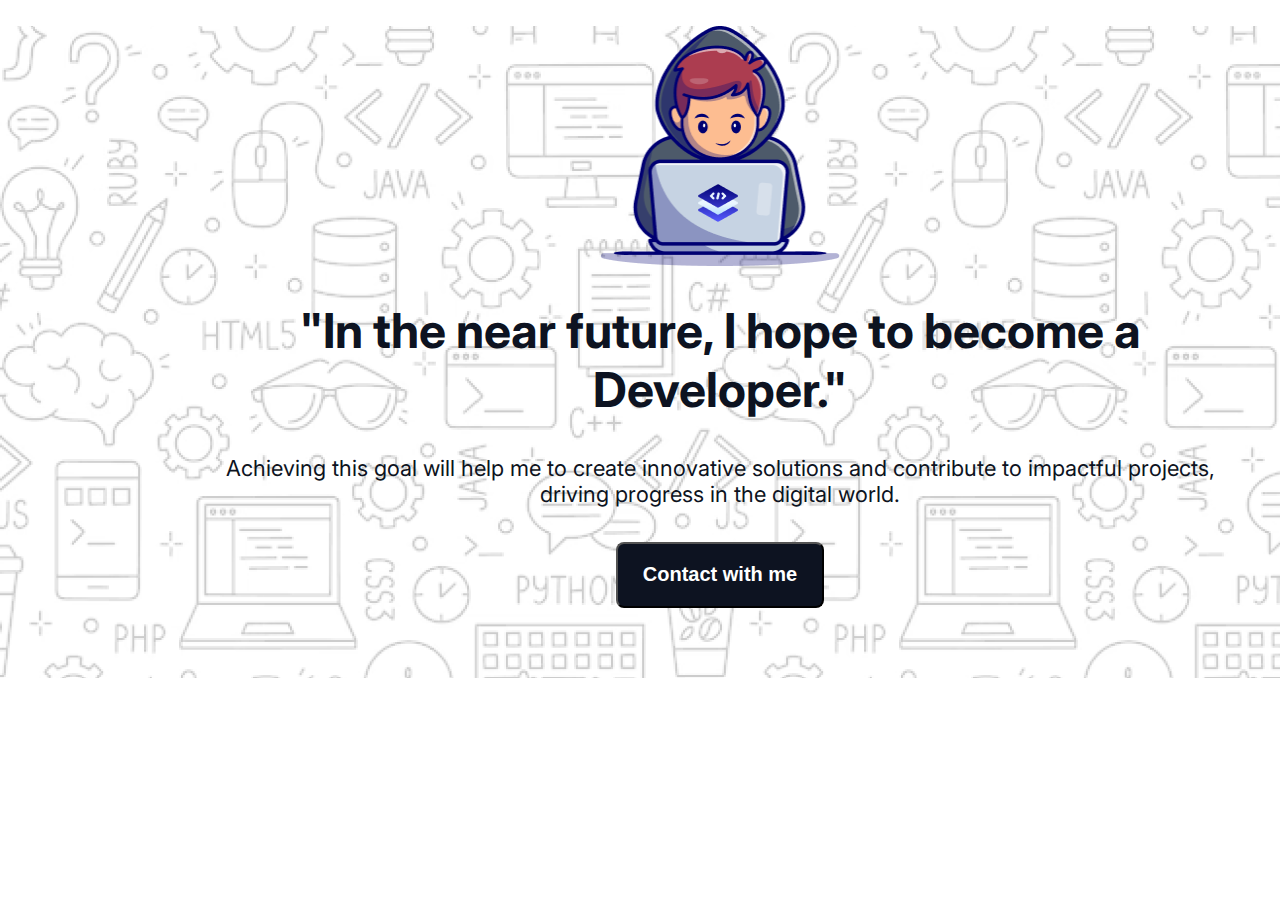
==== assignment1.html @ 62e416ad "banner section done" ====
<!DOCTYPE html>
<html lang="en">
<head>
    <meta charset="UTF-8">
    <meta name="viewport" content="width=device-width, initial-scale=1.0">
    <title>Programing hero assignment 1</title>
 
    <link rel="stylesheet" href="assignment1.css">
</head>
<body>
    <!-- banner section starts here -->
    <header class="banner">
        <div class="banner-content">
            <div class="banner-content-img">
                <img src="./assets/Group.png" alt="">
            </div>
            <h2>"In the near future, I hope to become a Developer."</h2>
            <p>Achieving this goal will help me to create innovative solutions and contribute to impactful projects, driving progress in the digital world.</p>
            <button class="btn">Contact with me</button>
        </div>
    </header>
    <!-- banner section end here -->
    <main>

    </main>
    <footer>
        
    </footer>
    
</body>
</html>
---- assignment1.css ----
@import url('https://fonts.googleapis.com/css2?family=Azeret+Mono:ital,wght@0,100..900;1,100..900&family=Inter:wght@100..900&family=Merriweather:ital,wght@0,300;0,400;0,700;0,900;1,300;1,400;1,700;1,900&family=Open+Sans:ital,wght@0,300..800;1,300..800&family=Space+Grotesk:wght@300..700&display=swap');
body{
    font-family: "Inter", sans-serif;
}
*
{
    box-sizing: border-box;
    margin: 0;
    padding: 0;
}
/* Banner section style starts here */
.banner
{
    width: 1440px;
    height: 652px;
    background-image: url(assets/Hero-bg.png);
    margin: 0 auto;
    background-position: center;
    background-repeat: no-repeat;
    background-size: cover;
}
.banner-content
{   width: 998px;
    height: 582px;
    margin:0 auto;
    margin-top: 26px;
    display: flex;
    flex-direction: column;
    justify-content:space-between;
    align-items: center;
}
.banner-content-img
{
    width: 240.28px;
    height: 240px;
}
.banner-content-img img
{
    height: 100%;
    width: 100%;
}
.banner-content h2
{   color: rgb(13, 19, 33);
    font-size: 48px;
    font-weight: 700;
    text-align: center;
  
 }
 .banner-content p
 {  color: rgb(13, 19, 33);
    font-size: 22px;
    font-weight: 400;
    text-align: center;
}
.btn
{
    width: 208px;
    height: 66px;
    color: rgb(255, 255, 255);
    font-size: 20px;
    font-weight: 600;
    border-radius: 8px;
    background: rgb(13, 19, 33);
    


}
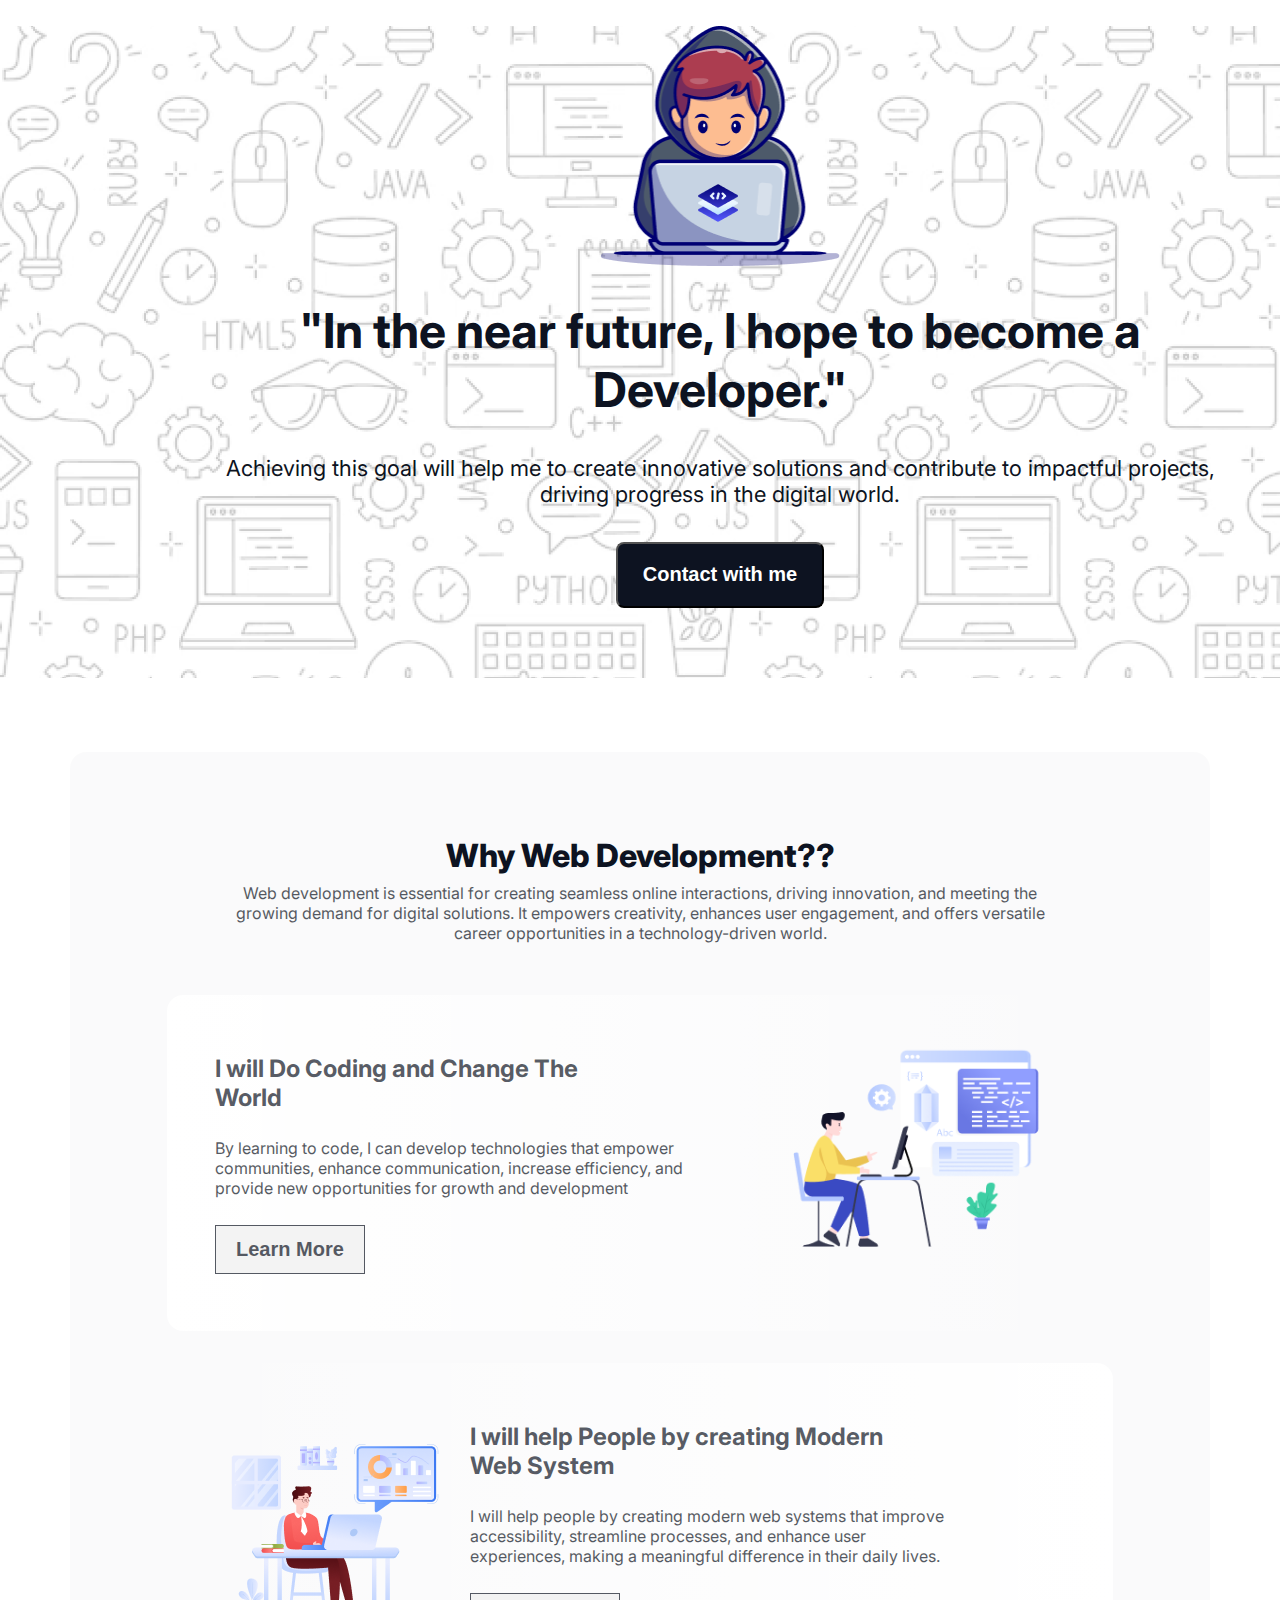
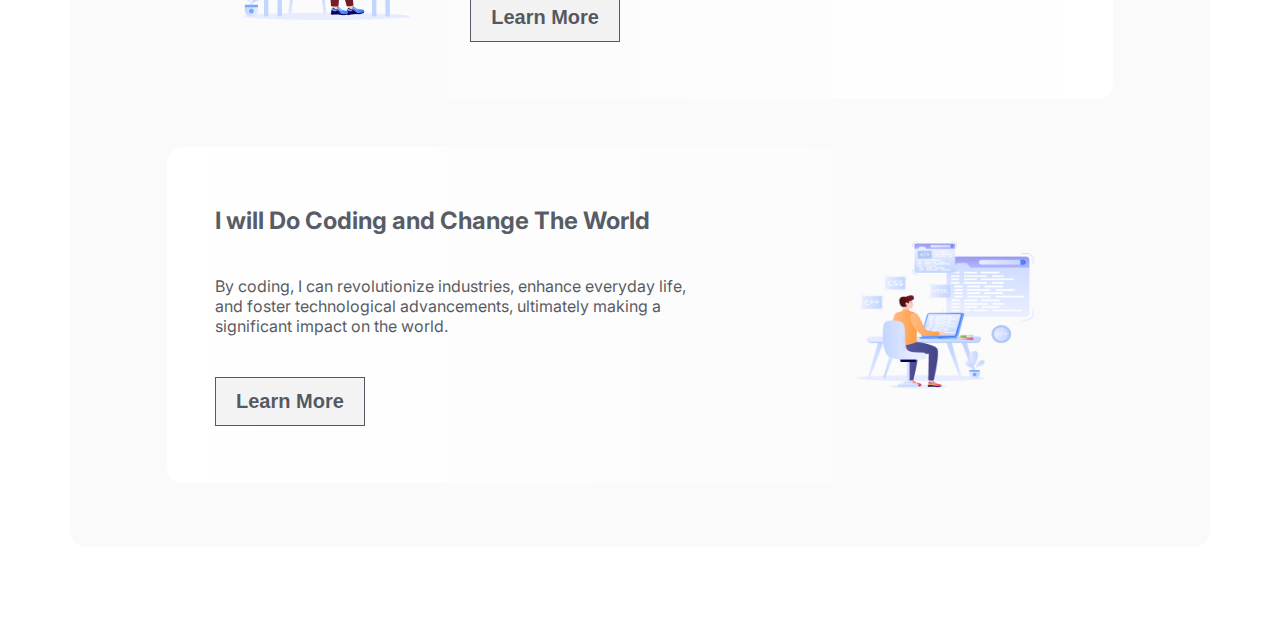
==== commit a959df84: "Why web development section done" ====
--- a/assignment1.html
+++ b/assignment1.html
@@ -19,9 +19,52 @@
             <button class="btn">Contact with me</button>
         </div>
     </header>
-    <!-- banner section end here -->
+   
     <main>
+        <!-- banner section end here -->
+        <section class="why-web-dev">
+            <div class="why-web-dev-content">
+                <div class="why-web-dev-content-one">
+                    <h3>Why Web Development??</h3>
+                    <p>Web development is essential for creating seamless online interactions, driving innovation, and meeting the growing demand for digital solutions. It empowers creativity, enhances user engagement, and offers versatile career opportunities in a technology-driven world.</p>
+                </div>
 
+                
+                <div class="why-web-dev-content-two">
+                    <div class="why-web-dev-content-text">
+                        <h5 class="why-web-dev-content-heading">I will Do Coding and Change The<br> World</h5>
+                        <p class="why-web-dev-content-para">
+                            By learning to code, I can develop technologies that empower communities, enhance communication, increase efficiency, and provide new opportunities for growth and development</p>
+                        <a href=""><button class="why-web-dev-content-btn">Learn More</button></a>
+                    </div>
+                    <div class="why-web-dev-content-two-image-container">
+                        <img src="./assets/Layer_1.png" alt="">
+                    </div>
+                </div>
+
+
+                <div class="why-web-dev-content-three"> 
+                    <div class="why-web-dev-content-three-image-container">
+                        <img src="./assets/Group3.png" alt="">
+                    </div>
+                    <div class="why-web-dev-content-text">
+                       <h5 class="why-web-dev-content-heading">I will help People by creating Modern<br> Web System</h5>
+                       <p class="why-web-dev-content-para">I will help people by creating modern web systems that improve accessibility, streamline processes, and enhance user experiences, making a meaningful difference in their daily lives.</p>
+                       <a href=""><button class="why-web-dev-content-btn">Learn More</button></a>
+                    </div>
+                </div>
+                <div class="why-web-dev-content-four">  
+                    <div class="why-web-dev-content-text">
+                       <h5 class="why-web-dev-content-heading">I will Do Coding and Change The World</h5>
+                       <p class="why-web-dev-content-para">By coding, I can revolutionize industries, enhance everyday life, and foster technological advancements, ultimately making a significant impact on the world.</p>
+                       <a href=""><button class="why-web-dev-content-btn">Learn More</button></a>
+                    </div>
+                    <div class="why-web-dev-content-four-image-container">
+                    <img src="./assets/Group4.png" alt="">
+                    </div>
+                </div>
+            </div>
+        </section>
     </main>
     <footer>
         
--- a/assignment1.css
+++ b/assignment1.css
@@ -1,6 +1,7 @@
 @import url('https://fonts.googleapis.com/css2?family=Azeret+Mono:ital,wght@0,100..900;1,100..900&family=Inter:wght@100..900&family=Merriweather:ital,wght@0,300;0,400;0,700;0,900;1,300;1,400;1,700;1,900&family=Open+Sans:ital,wght@0,300..800;1,300..800&family=Space+Grotesk:wght@300..700&display=swap');
 body{
     font-family: "Inter", sans-serif;
+
 }
 *
 {
@@ -28,6 +29,7 @@
     flex-direction: column;
     justify-content:space-between;
     align-items: center;
+    text-align: center;
 }
 .banner-content-img
 {
@@ -43,14 +45,14 @@
 {   color: rgb(13, 19, 33);
     font-size: 48px;
     font-weight: 700;
-    text-align: center;
+    
   
  }
  .banner-content p
  {  color: rgb(13, 19, 33);
     font-size: 22px;
     font-weight: 400;
-    text-align: center;
+ 
 }
 .btn
 {
@@ -64,4 +66,148 @@
     
 
 
+}
+
+/* why web development section style starts here */
+.why-web-dev
+{   width: 1140px;
+    height: 1395px;
+    margin: 0 auto;
+    margin-top: 74px;
+    margin-bottom: 88px;
+    padding: 80px 97px 80px 97px;
+    border-radius: 16px;
+    background: rgba(13, 19, 33, 0.02);;
+}
+.why-web-dev-content
+{
+    width: 946px;
+    height: 1235px;
+}
+.why-web-dev-content-one
+{   width: 852px;
+    height: 115px;
+    margin: 0 auto;
+    display: flex;
+    flex-direction: column;
+    justify-content: space-around;
+    align-items: center;
+    text-align: center;
+}
+.why-web-dev-content-one h3
+{   color: rgb(13, 19, 33);
+    font-size: 32px;
+    font-weight: 800;
+}
+.why-web-dev-content-one p
+{   color: rgb(13, 19, 33);
+    font-size: 16px;
+    font-weight: 400;
+    opacity: 0.7;
+
+    }
+.why-web-dev-content-two
+{   width: 946px;
+    height: 336px;
+    margin: 0 auto;
+    margin-top: 48px;
+    padding: 48px;
+    border-radius: 16px;
+    background: linear-gradient(90.00deg, rgb(255, 255, 255),rgba(255, 255, 255, 0) 100%);
+    display: flex;
+    flex-direction:row ;
+    justify-content: space-between;
+}
+.why-web-dev-content-text
+{
+    width: 477px;
+    height: 220px;
+    margin-top: 10.5px;
+    display: flex;
+    flex-direction: column;
+    justify-content: space-between;
+    align-items: start;
+}
+
+.why-web-dev-content-heading
+{   color: rgba(13, 19, 33, 0.7);
+    font-size: 24px;
+    font-weight: 700;}
+.why-web-dev-content-para
+{
+    color: rgb(13, 19, 33);
+    font-size: 16px;
+    font-weight: 400;
+    opacity: 0.7;
+
+}
+.why-web-dev-content-btn
+{
+    color: rgb(13, 19, 33);
+    font-size: 20px;
+    font-weight: 600;
+    line-height: 23px;
+    letter-spacing: 0%;
+    text-align: center;
+    padding: 12px 20px 12px 20px;
+    border: 1px solid rgb(13, 19, 33);
+    opacity: 0.7;
+}
+.why-web-dev-content-two-image-container
+{
+    width: 259.56px;
+    height: 217.01px;
+
+    margin-top:  3.77px;
+    margin-right: 13.66px;
+}
+.why-web-dev-content-two-image-container img
+{
+    width: 100%;
+    height: 100%;
+}
+.why-web-dev-content-three
+{
+    width: 946px;
+    height: 336px;
+    margin: 0 auto;
+    margin-top: 32px;
+    padding: 48px;
+    border-radius: 16px;
+    background: linear-gradient(270.00deg, rgb(255, 255, 255),rgba(255, 255, 255, 0) 100%);
+    display: flex;
+    gap: 32px;
+}
+
+.why-web-dev-content-three-image-container
+{
+    width: 223.2px;
+    height: 208.85px;
+    margin-bottom: 31.5px;
+
+}
+
+.why-web-dev-content-four
+{   width: 946px;
+    height: 336px;
+    margin: 0 auto;
+    margin-top: 48px;
+    padding: 48px;
+    border-radius: 16px;
+    background: linear-gradient(90.00deg, rgb(255, 255, 255),rgba(255, 255, 255, 0) 100%);
+    display: flex;
+    flex-direction:row ;
+    justify-content: space-between;
+}
+.why-web-dev-content-four-image-container
+{
+    width: 206.4px;
+    height: 187.32px;
+    margin-top: 26.35px;
+    margin-right: 16.8px;  
+}
+.why-web-dev-content-four-image-container img
+{
+    width: 100%;
+    height: 100%;
 }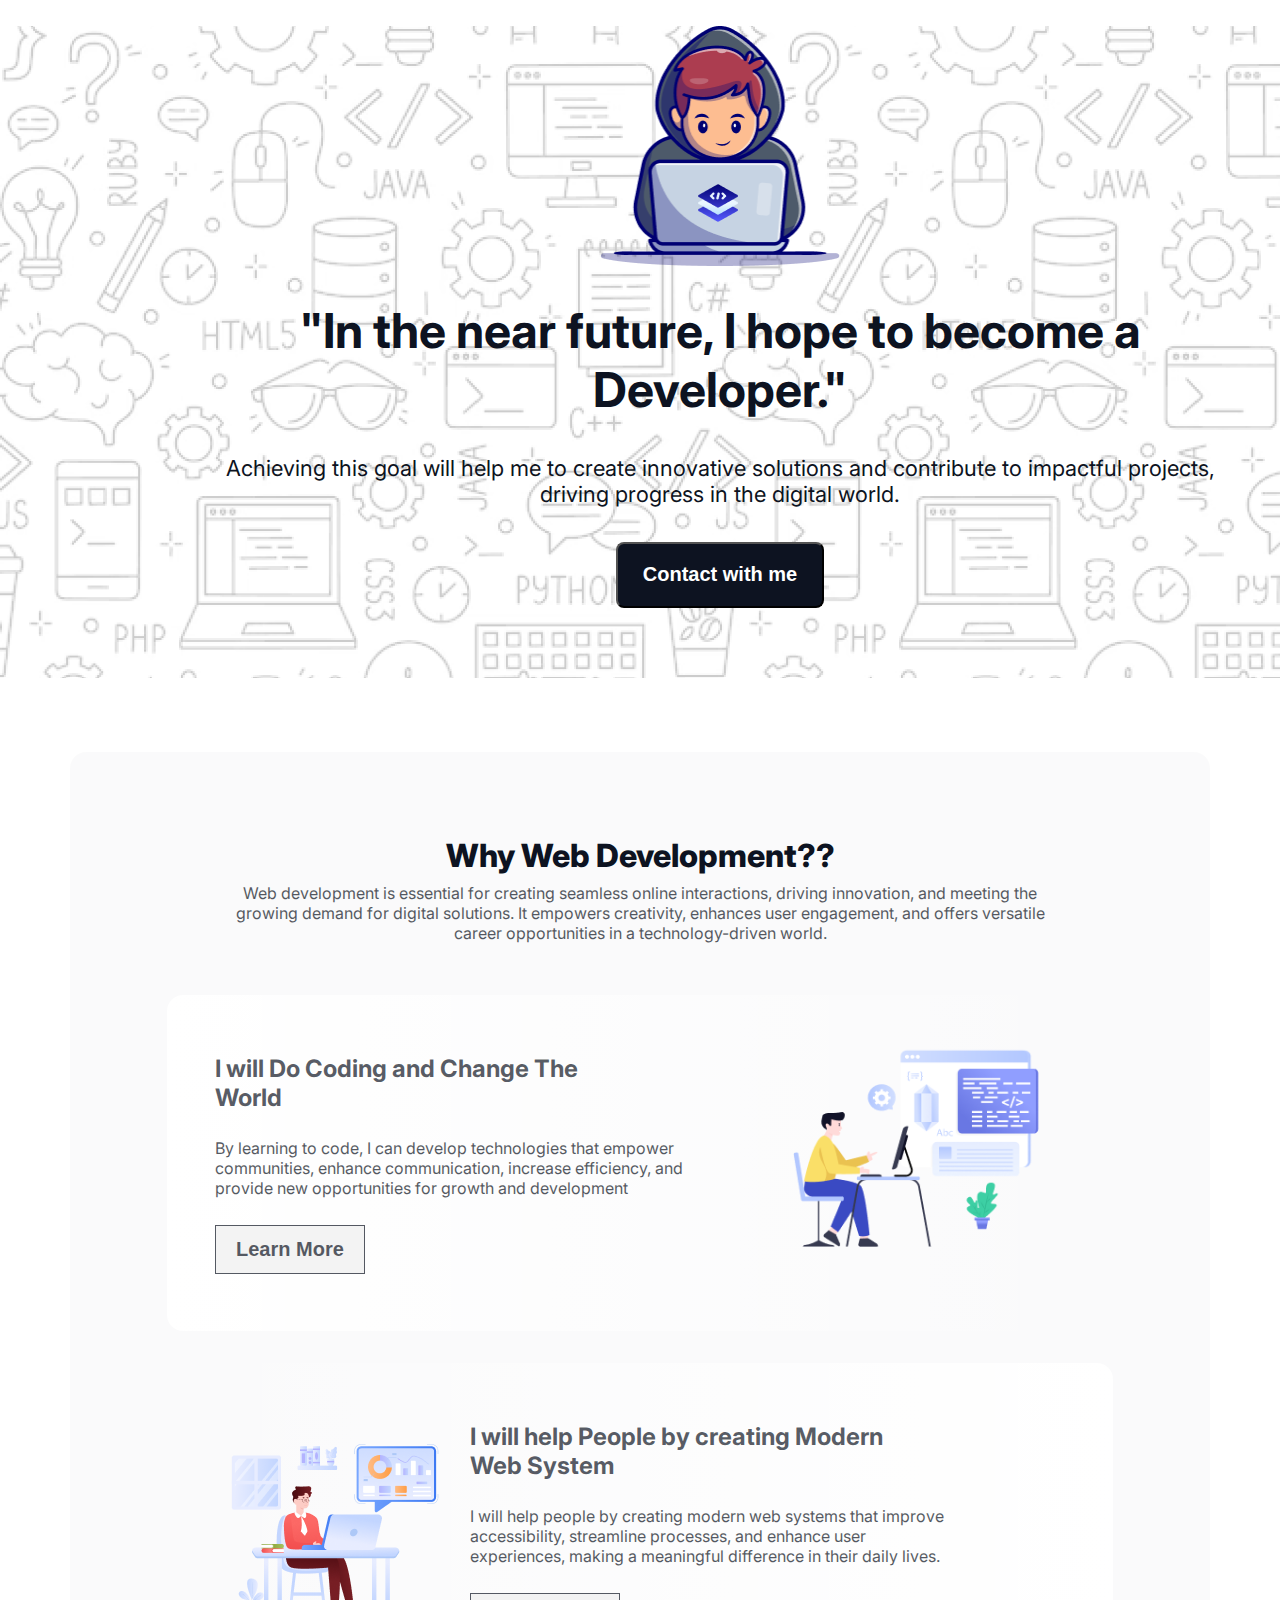
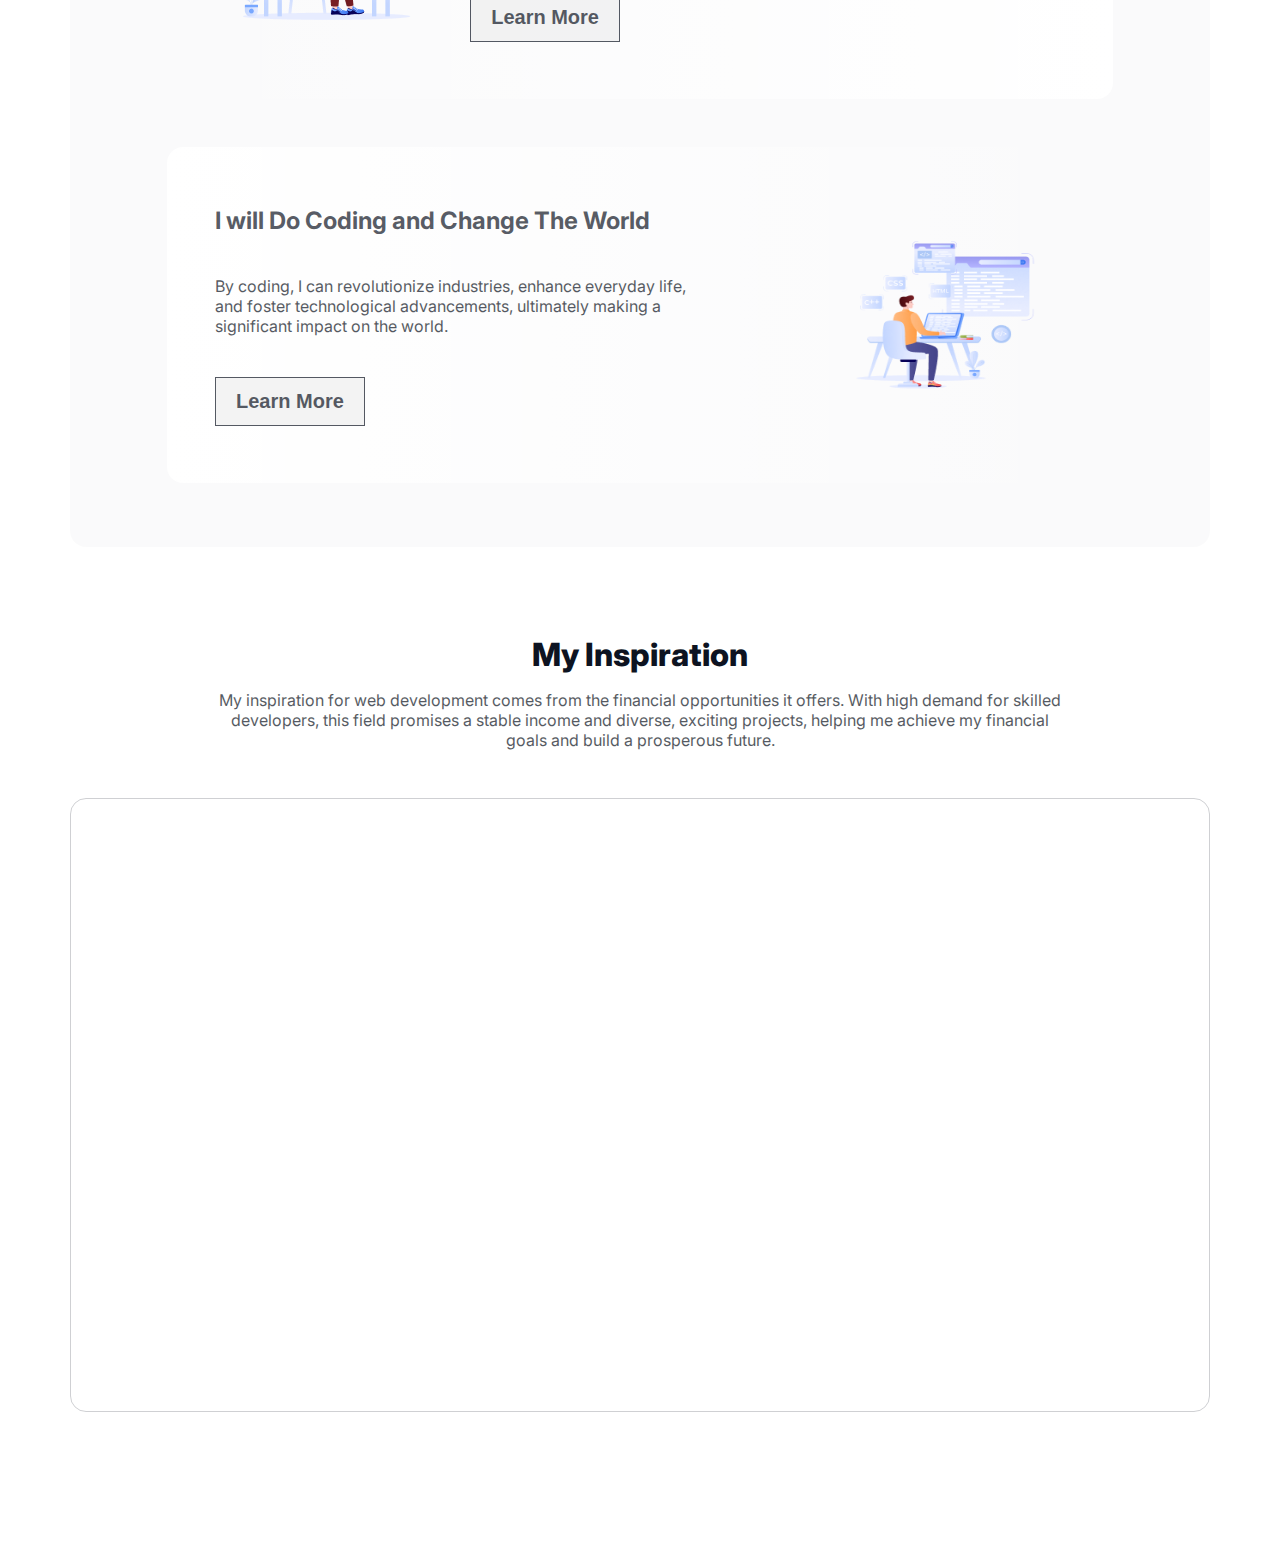
==== commit a2db15ba: "Inspiration section done" ====
--- a/assignment1.html
+++ b/assignment1.html
@@ -22,6 +22,8 @@
    
     <main>
         <!-- banner section end here -->
+
+         <!-- why web development section starts here  -->
         <section class="why-web-dev">
             <div class="why-web-dev-content">
                 <div class="why-web-dev-content-one">
@@ -35,7 +37,7 @@
                         <h5 class="why-web-dev-content-heading">I will Do Coding and Change The<br> World</h5>
                         <p class="why-web-dev-content-para">
                             By learning to code, I can develop technologies that empower communities, enhance communication, increase efficiency, and provide new opportunities for growth and development</p>
-                        <a href=""><button class="why-web-dev-content-btn">Learn More</button></a>
+                        <a href="./assets/forclick.html"><button class="why-web-dev-content-btn">Learn More</button></a>
                     </div>
                     <div class="why-web-dev-content-two-image-container">
                         <img src="./assets/Layer_1.png" alt="">
@@ -50,14 +52,14 @@
                     <div class="why-web-dev-content-text">
                        <h5 class="why-web-dev-content-heading">I will help People by creating Modern<br> Web System</h5>
                        <p class="why-web-dev-content-para">I will help people by creating modern web systems that improve accessibility, streamline processes, and enhance user experiences, making a meaningful difference in their daily lives.</p>
-                       <a href=""><button class="why-web-dev-content-btn">Learn More</button></a>
+                       <a href="./assets/forclick.html"><button class="why-web-dev-content-btn">Learn More</button></a>
                     </div>
                 </div>
                 <div class="why-web-dev-content-four">  
                     <div class="why-web-dev-content-text">
                        <h5 class="why-web-dev-content-heading">I will Do Coding and Change The World</h5>
                        <p class="why-web-dev-content-para">By coding, I can revolutionize industries, enhance everyday life, and foster technological advancements, ultimately making a significant impact on the world.</p>
-                       <a href=""><button class="why-web-dev-content-btn">Learn More</button></a>
+                       <a href="./assets/forclick.html"><button class="why-web-dev-content-btn">Learn More</button></a>
                     </div>
                     <div class="why-web-dev-content-four-image-container">
                     <img src="./assets/Group4.png" alt="">
@@ -65,6 +67,23 @@
                 </div>
             </div>
         </section>
+        <!-- why web development section ends here -->
+
+
+        <!-- Inspiration section starts here -->
+         <section class="inspiration">
+            <div class="inspiration-text">
+                <h3>My Inspiration</h3>
+                <p>My inspiration for web development comes from the financial opportunities it offers. With high demand for skilled developers, this field promises a stable income and diverse, exciting projects, helping me achieve my financial goals and build a prosperous future.</p>
+            </div>
+            <div class="inspiration-video">
+                <div class="inspiration-video-container">
+                    <iframe width="1076" height="550" src="https://www.youtube.com/embed/TG6XSFeOT3g?si=qXsAPg1y2qeUphTY" title="YouTube video player" frameborder="0" allow="accelerometer; autoplay; clipboard-write; encrypted-media; gyroscope; picture-in-picture; web-share" referrerpolicy="strict-origin-when-cross-origin" allowfullscreen></iframe>
+                </div>
+            </div>
+         </section>
+         <!-- Inspiration section ends here -->
+
     </main>
     <footer>
         
--- a/assignment1.css
+++ b/assignment1.css
@@ -210,4 +210,49 @@
 {
     width: 100%;
     height: 100%;
+}
+
+/* Inspiration section style starts here */
+.inspiration
+{   width: 1140px;
+    height: 777px;
+    margin: 0 auto;
+    margin-bottom: 149px;
+}
+.inspiration-text
+{
+    width: 852px;
+    height: 115px;
+    margin: 0 auto;
+    margin-bottom: 48px;
+    display: flex;
+    flex-direction: column;
+    justify-content: space-between;
+    text-align: center;
+}
+.inspiration-text h3
+{   color: rgb(13, 19, 33);
+    font-size: 32px;
+    font-weight: 800;
+}
+.inspiration-text p
+{    color: rgb(13, 19, 33);
+    font-size: 16px;
+    font-weight: 400;
+    opacity: 0.7;
+}
+.inspiration-video
+{   width: 1140px;
+    height: 614px;
+    margin: 0 auto;
+    padding: 32px;
+    box-sizing: border-box;
+    border: 1px solid rgba(13, 19, 33, 0.2);
+    border-radius: 16px;
+}
+.inspiration-video-container iframe
+{
+     width: 1076px;
+    height: 550px;
+    border-radius: 16px;
 }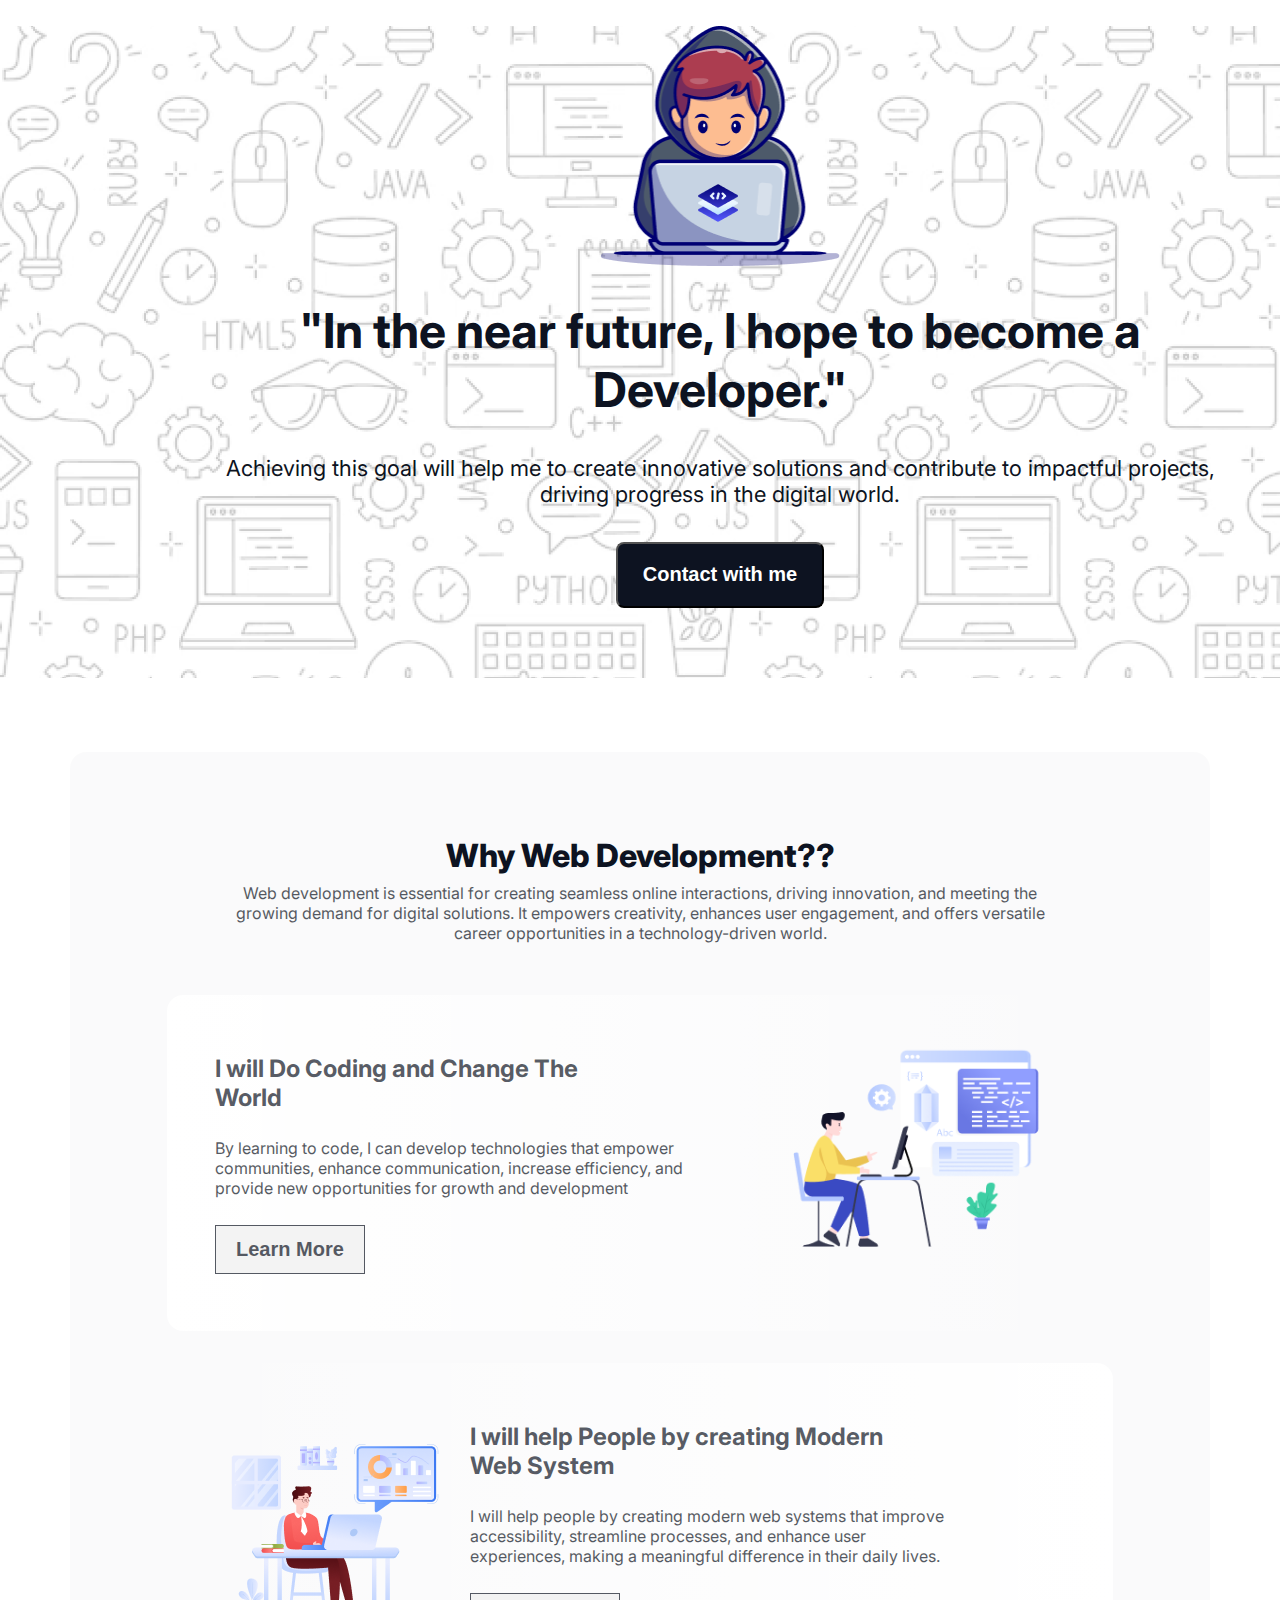
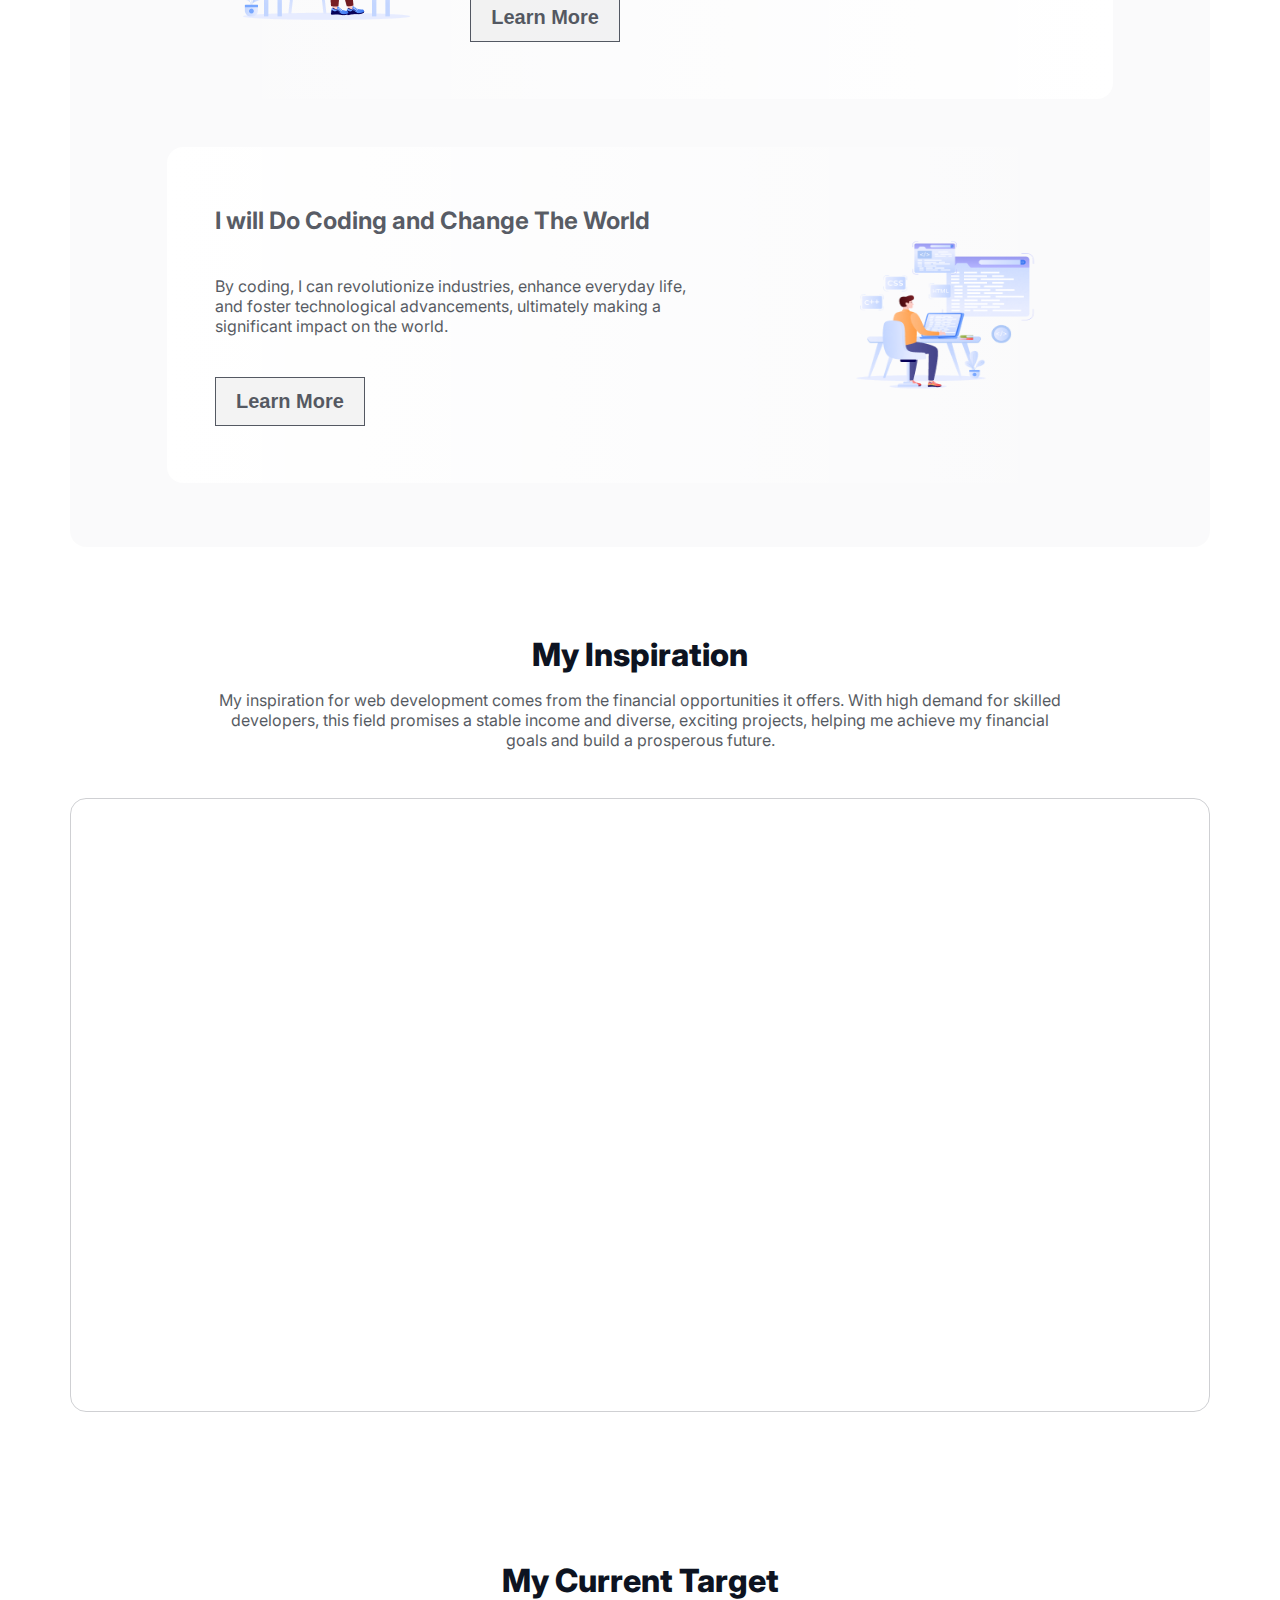
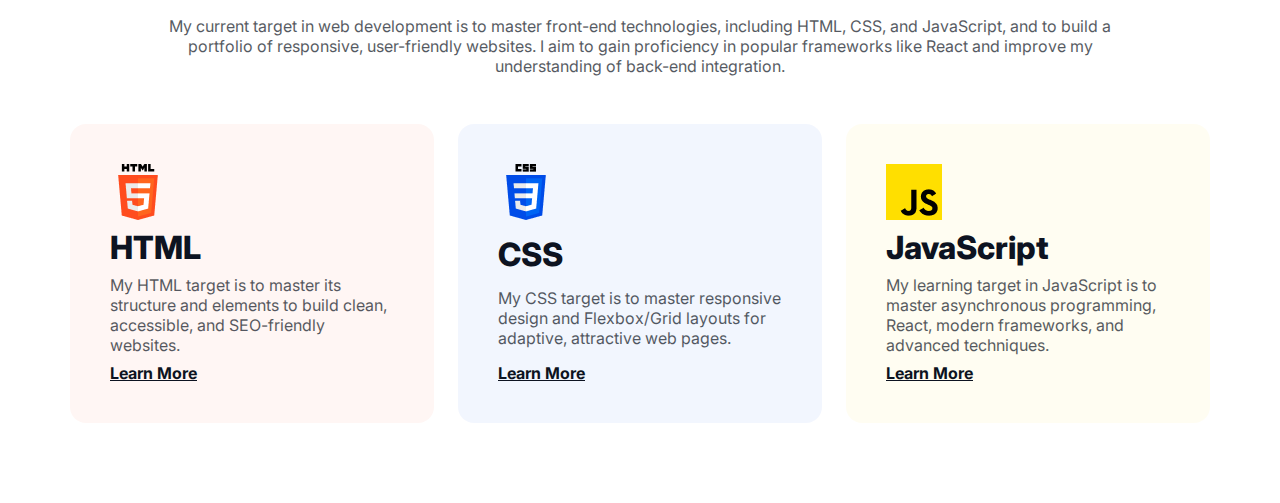
==== commit 29127153: "My target section done" ====
--- a/assignment1.html
+++ b/assignment1.html
@@ -84,6 +84,43 @@
          </section>
          <!-- Inspiration section ends here -->
 
+         <!-- My target section starts here -->
+          <section class="target">
+            <div class="target-text">
+                <h3>My Current Target</h3>
+                <p>My current target in web development is to master front-end technologies, including HTML, CSS, and JavaScript, and to build a portfolio of responsive, user-friendly websites. I aim to gain proficiency in popular frameworks like React and improve my understanding of back-end integration.</p>
+            </div>
+            <div class="card-container">
+                <div class="card1">
+                    <div class="card-image">
+                        <img src="./assets/html.png" alt="">
+                    </div>
+                    <h3 class="card-title">HTML</h3>
+                    <p class="card-para">My HTML target is to master its structure and elements to build clean, accessible, and SEO-friendly websites.</p>
+                    <a href="./assets/forclick.html"><h4 class="card-learn-more">Learn More</h4></a>
+                </div>
+
+                <div class="card2">
+                    <div class="card-image">
+                        <img src="./assets/css.png" alt="">
+                    </div>
+                    <h3 class="card-title">CSS</h3>
+                    <p class="card-para">My CSS target is to master responsive design and Flexbox/Grid layouts for adaptive, attractive web pages.</p>
+                    <a href="./assets/forclick.html"><h4 class="card-learn-more">Learn More</h4></a>
+                </div>
+
+                <div class="card3">
+                    <div class="card-image">
+                        <img src="./assets/js.png" alt="">
+                    </div>
+                    <h3 class="card-title">JavaScript</h3>
+                    <p class="card-para">My learning target in JavaScript is to master asynchronous programming, React, modern frameworks, and advanced techniques.</p>
+                    <a href="./assets/forclick.html"><h4 class="card-learn-more">Learn More</h4></a>
+                </div>
+            </div>
+          </section>
+         <!-- My target section end here -->
+
     </main>
     <footer>
         
--- a/assignment1.css
+++ b/assignment1.css
@@ -255,4 +255,112 @@
      width: 1076px;
     height: 550px;
     border-radius: 16px;
-}+}
+
+/* My target section style starts here */
+.target
+{
+    width: 1140px;
+    height: 462px;
+    margin: 0 auto;
+    margin-bottom: 80px;
+}
+.target-text
+{
+    width: 946px;
+    height: 115px;
+    margin: 0 auto;
+    margin-bottom: 48px;
+    display: flex;
+    flex-direction: column;
+    justify-content: space-between;
+    text-align: center;
+}
+.target-text h3
+{   color: rgb(13, 19, 33);
+    font-size: 32px;
+    font-weight: 800;
+}
+.target-text p
+{    color: rgb(13, 19, 33);
+    font-size: 16px;
+    font-weight: 400;
+    opacity: 0.7;
+}
+.card-container
+{
+    height: 299px;
+    width: 1140px;
+    display: flex;
+    flex-direction: row;
+    gap: 24px;
+    
+}
+
+.card1
+{
+    width: 364px;
+    height: 299px;
+    padding: 40px;
+    border-radius: 16px;
+    background: rgba(255, 76, 30, 0.05);
+    display: flex;
+    flex-direction: column;
+    justify-content: space-between;
+    align-items: start;
+}
+.card2
+{
+    width: 364px;
+    height: 299px;
+    padding: 40px;
+    border-radius: 16px;
+    background: rgba(0, 76, 232, 0.05);
+    display: flex;
+    flex-direction: column;
+    justify-content: space-between;
+    align-items: start;
+    
+}
+.card3
+{
+    width: 364px;
+    height: 299px;
+    padding: 40px;
+    border-radius: 16px;
+    background: rgba(255, 223, 0, 0.05);
+    display: flex;
+    flex-direction: column;
+    justify-content: space-between;
+    align-items: start;
+}
+.card-title
+{   color: rgb(13, 19, 33);
+    font-size: 32px;
+    font-weight: 800;
+}
+.card-para
+{    color: rgb(13, 19, 33);
+    font-size: 16px;
+    font-weight: 400;
+    opacity: 0.7;
+
+}
+.card-learn-more
+{   color: rgb(13, 19, 33);
+    text-decoration: underline;
+    font-size: 16px;
+    font-weight: 700;
+}
+.card-image
+{
+    width: 56px;
+    height: 56px;
+}
+.card-image img
+{
+    width: 100%;
+    height: 100%;
+}
+
+
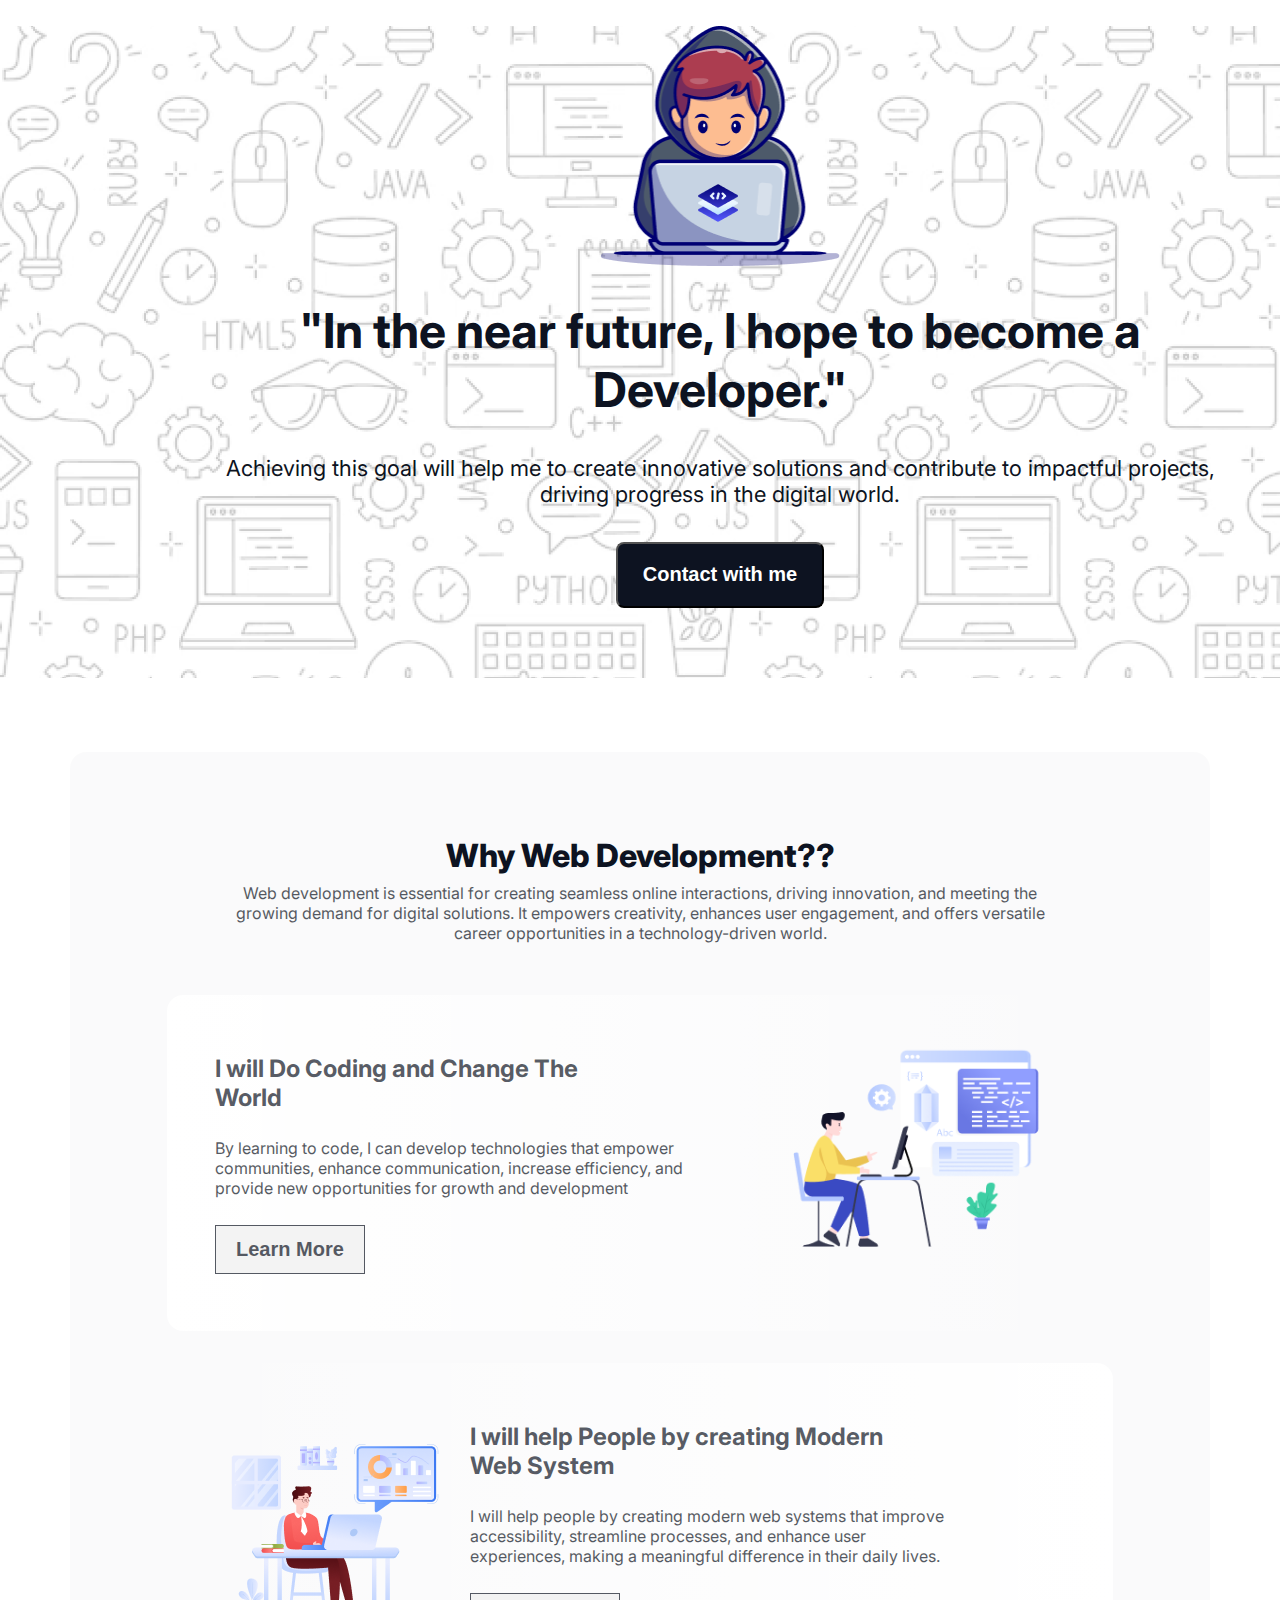
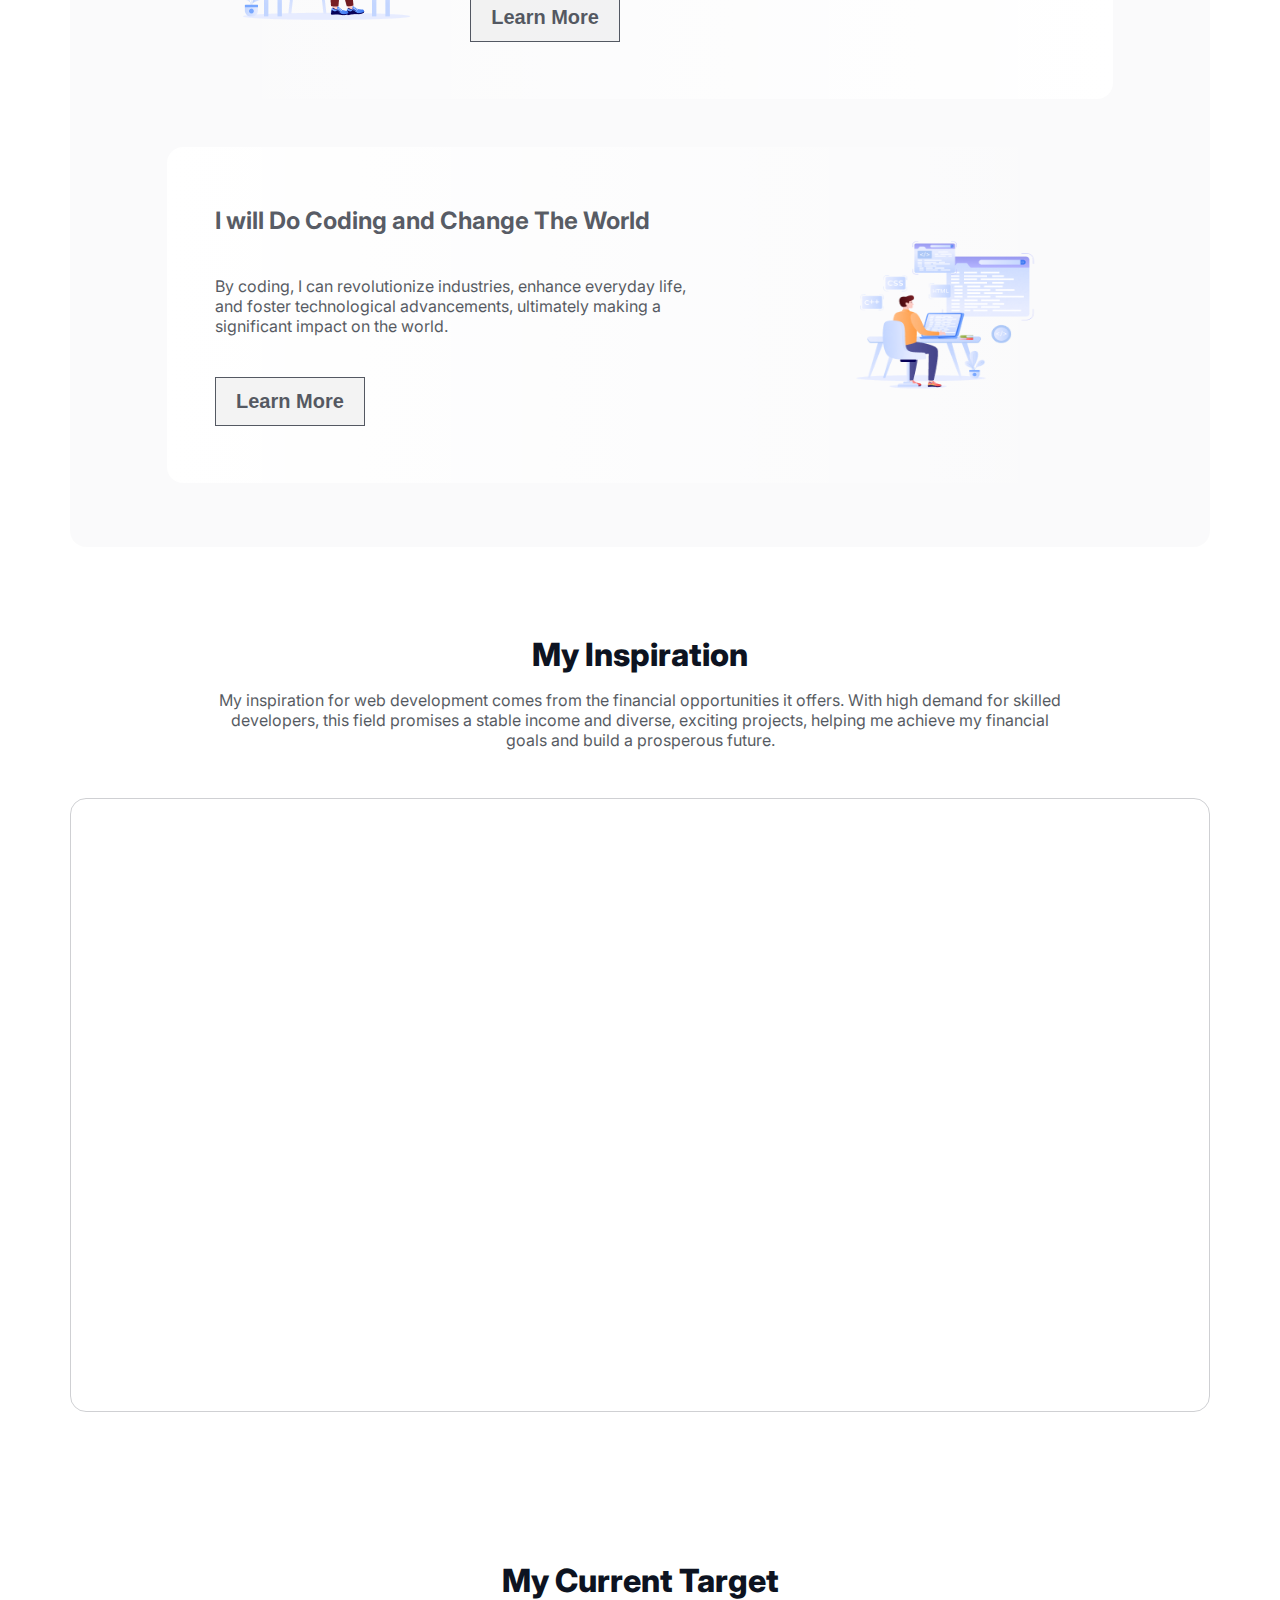
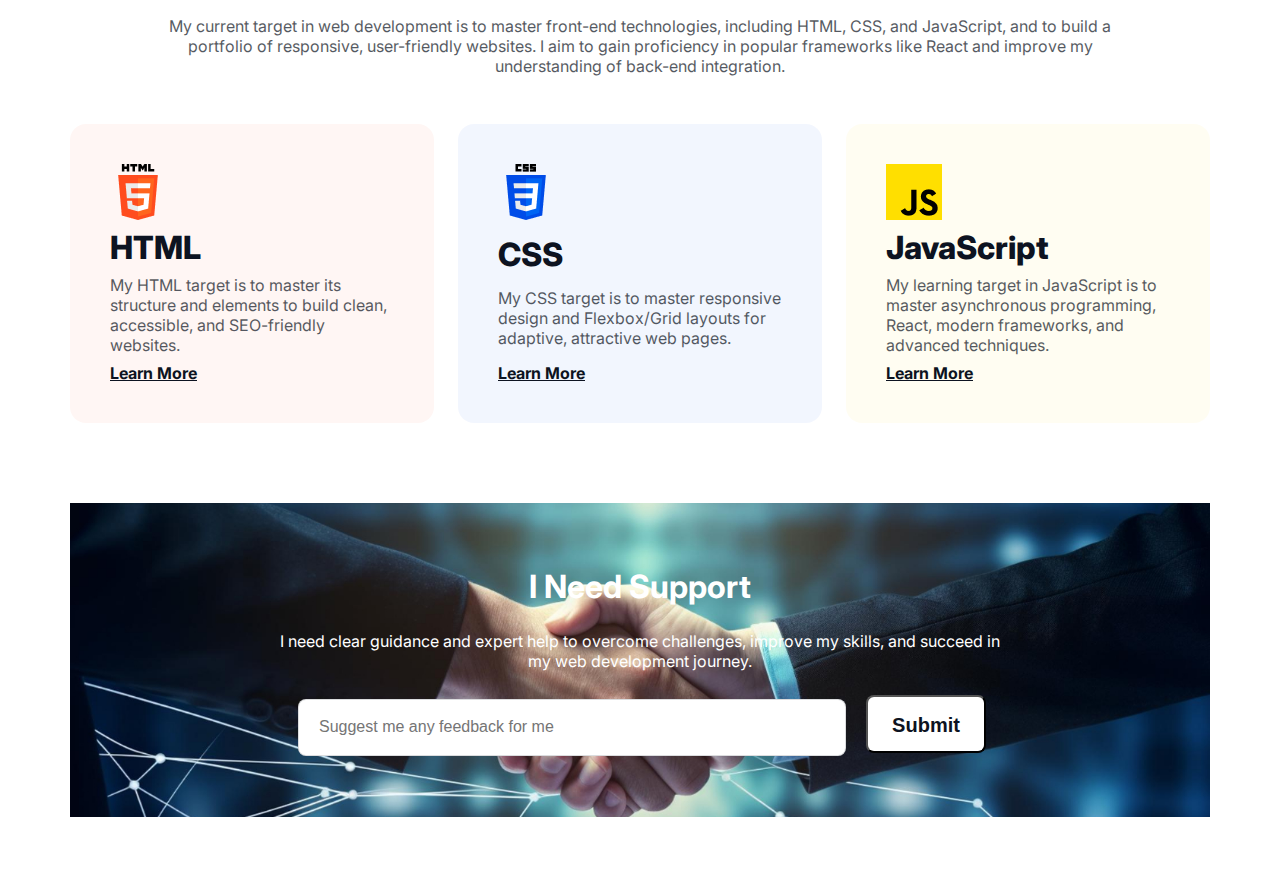
==== commit e0e8e804: "I need support section done" ====
--- a/assignment1.html
+++ b/assignment1.html
@@ -121,6 +121,17 @@
           </section>
          <!-- My target section end here -->
 
+         <!-- I need support section starts here -->
+          <section class="support">
+            <div class="support-text">
+                <h3>I Need Support</h3>
+                <p>I need clear guidance and expert help to overcome challenges, improve my skills, and succeed in my web development journey.</p>
+            </div>
+            <input type="text" name="" id="" placeholder="Suggest me any feedback for me">
+            <button>Submit</button>
+          </section>
+          <!-- I need support section ends here -->
+           
     </main>
     <footer>
         
--- a/assignment1.css
+++ b/assignment1.css
@@ -363,4 +363,67 @@
     height: 100%;
 }
 
-
+/* I need support section style starts here */
+
+.support
+{
+    width: 1140px;
+    height: 314px;
+    margin: 0 auto;
+    margin-bottom: 79px;
+    padding: 64px 48px 64px 48px;
+    background-image: url(assets/handshake.jpg);
+    background-position: center;
+    background-repeat: no-repeat;
+    background-size: cover;
+}
+.support-text
+{
+    width: 730px;
+    height: 104px;
+    margin: 0 auto;
+    margin-bottom: 24px;
+    display: flex;
+    flex-direction: column;
+    justify-content: space-between;
+    text-align: center;
+}
+.support-text h3
+{ color: rgb(255, 255, 255);
+font-size: 32px;
+font-weight: 700;
+}
+.support-text p
+{   color: rgb(255, 255, 255);
+    font-size: 16px;
+    font-weight: 400;
+}
+
+input[type=text]
+{
+    width: 548px;
+    height: 57px;  
+    box-sizing: border-box;
+    border: 1px solid rgba(13, 19, 33, 0.15);
+    border-radius: 8px;
+    background: rgb(255, 255, 255);
+    padding: 19px 20px 19px 20px;
+    color: rgba(13, 19, 33, 0.4);
+    font-size: 16px;
+    font-weight: 400;
+    margin-left: 180px;
+  
+  }
+  .support button
+  {
+    width: 120px;
+    height: 58px;
+    padding: 17px 20px 17px 20px;
+    border-radius: 8px;
+    background: rgb(255, 255, 255);
+    color: rgb(13, 19, 33);
+    font-size: 20px;
+    font-weight: 600;
+    margin-left: 16px;
+  }
+
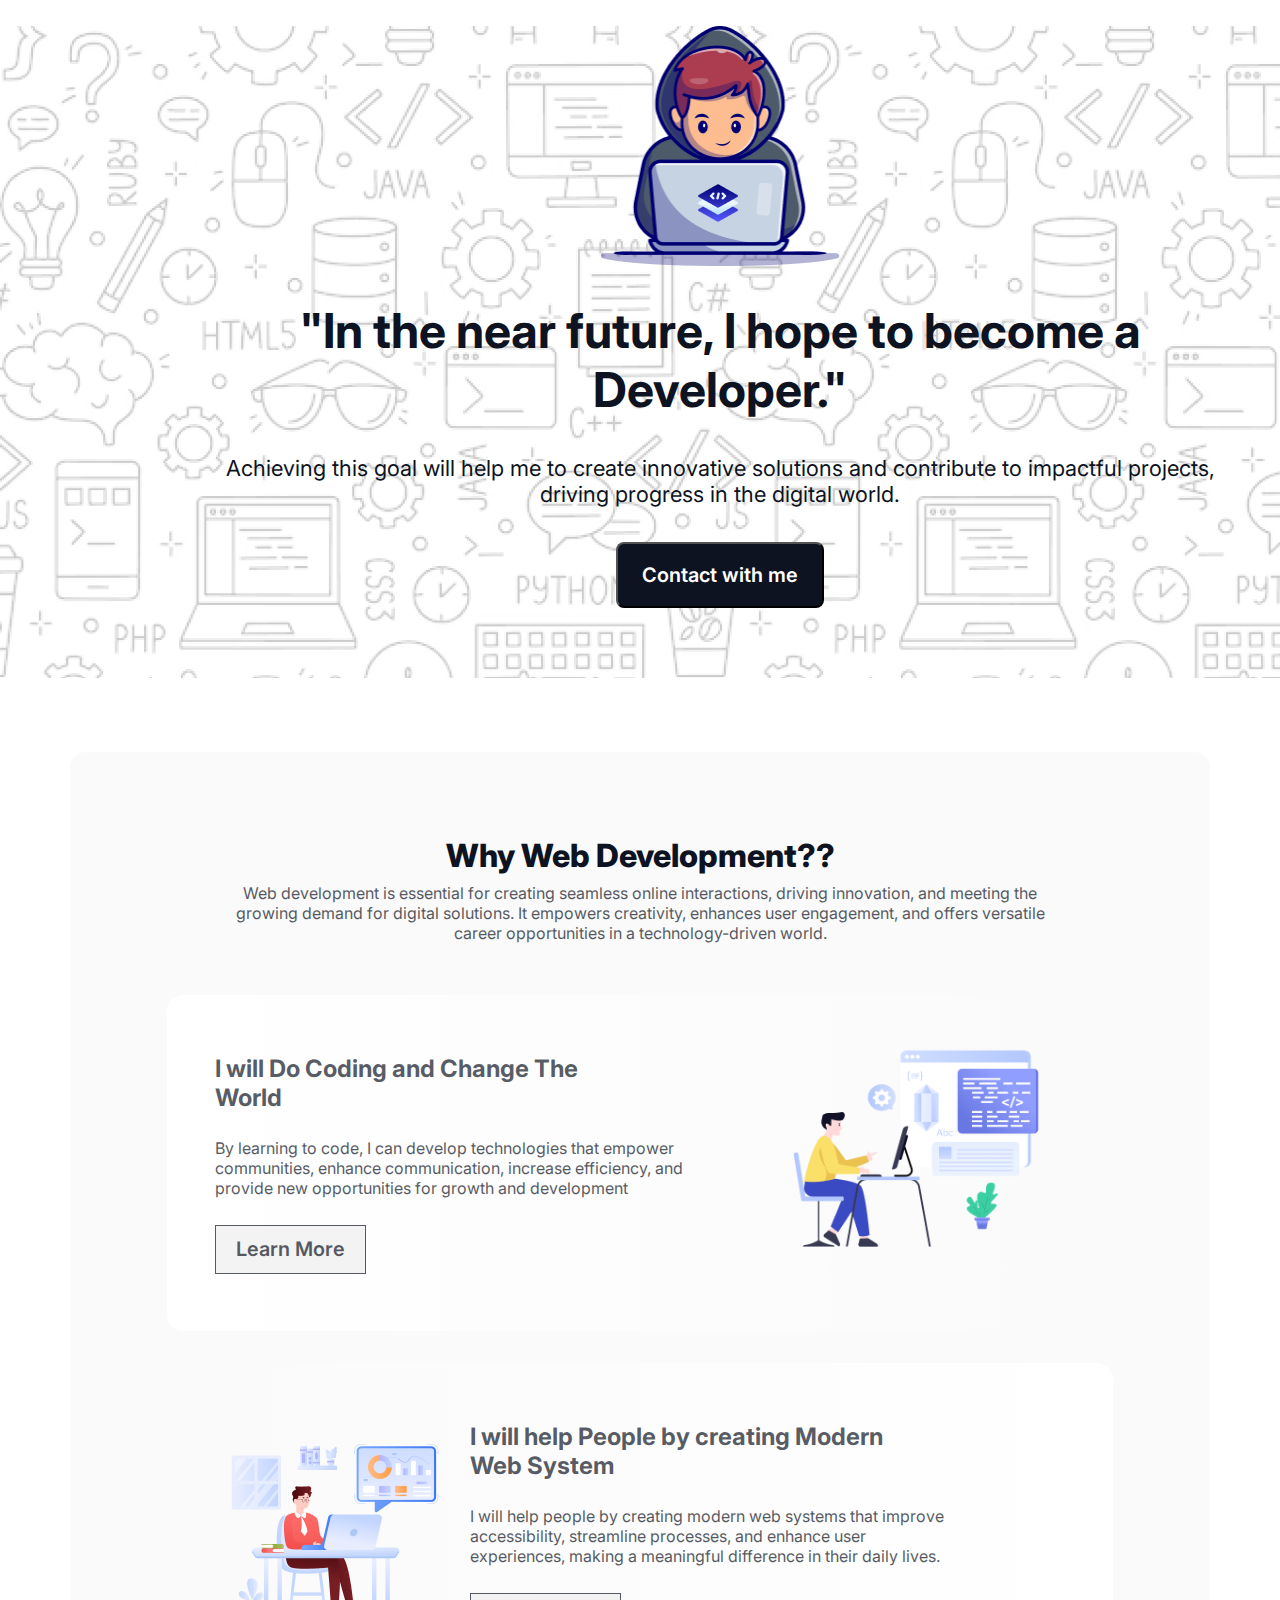
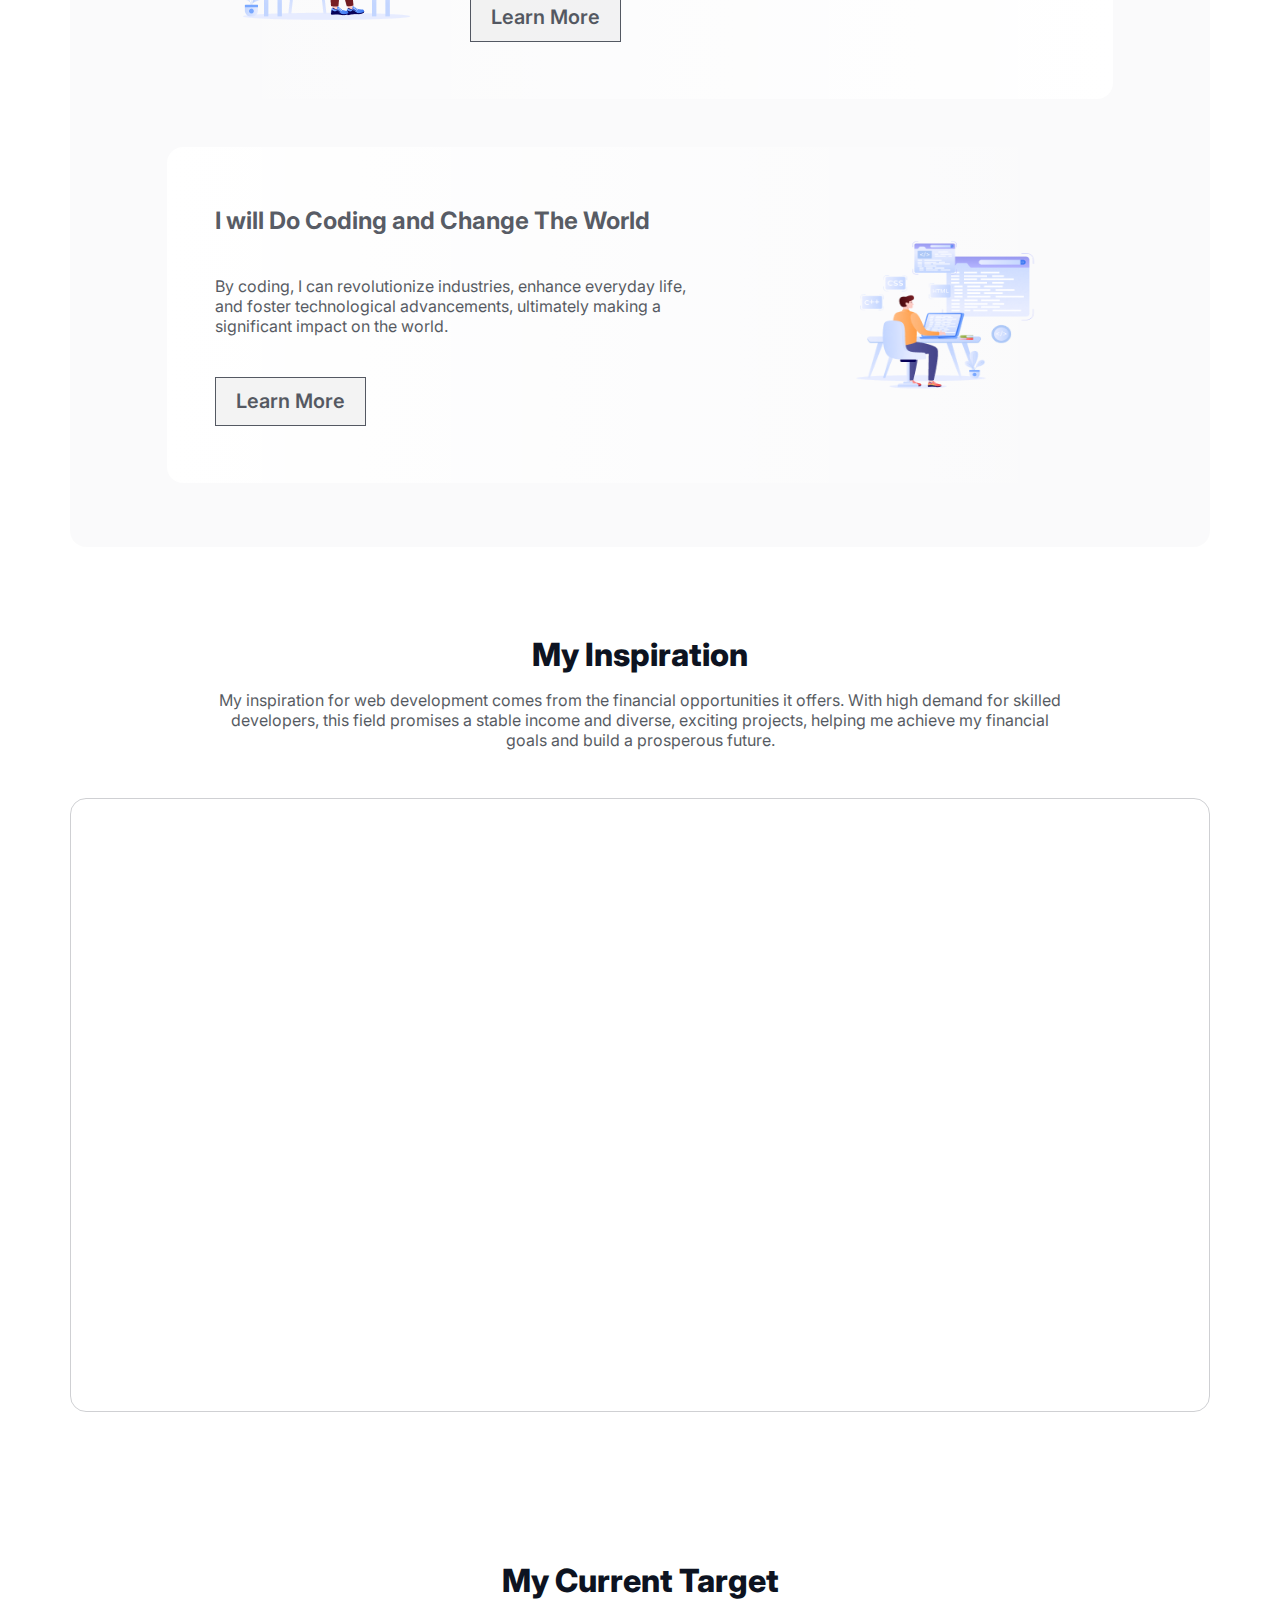
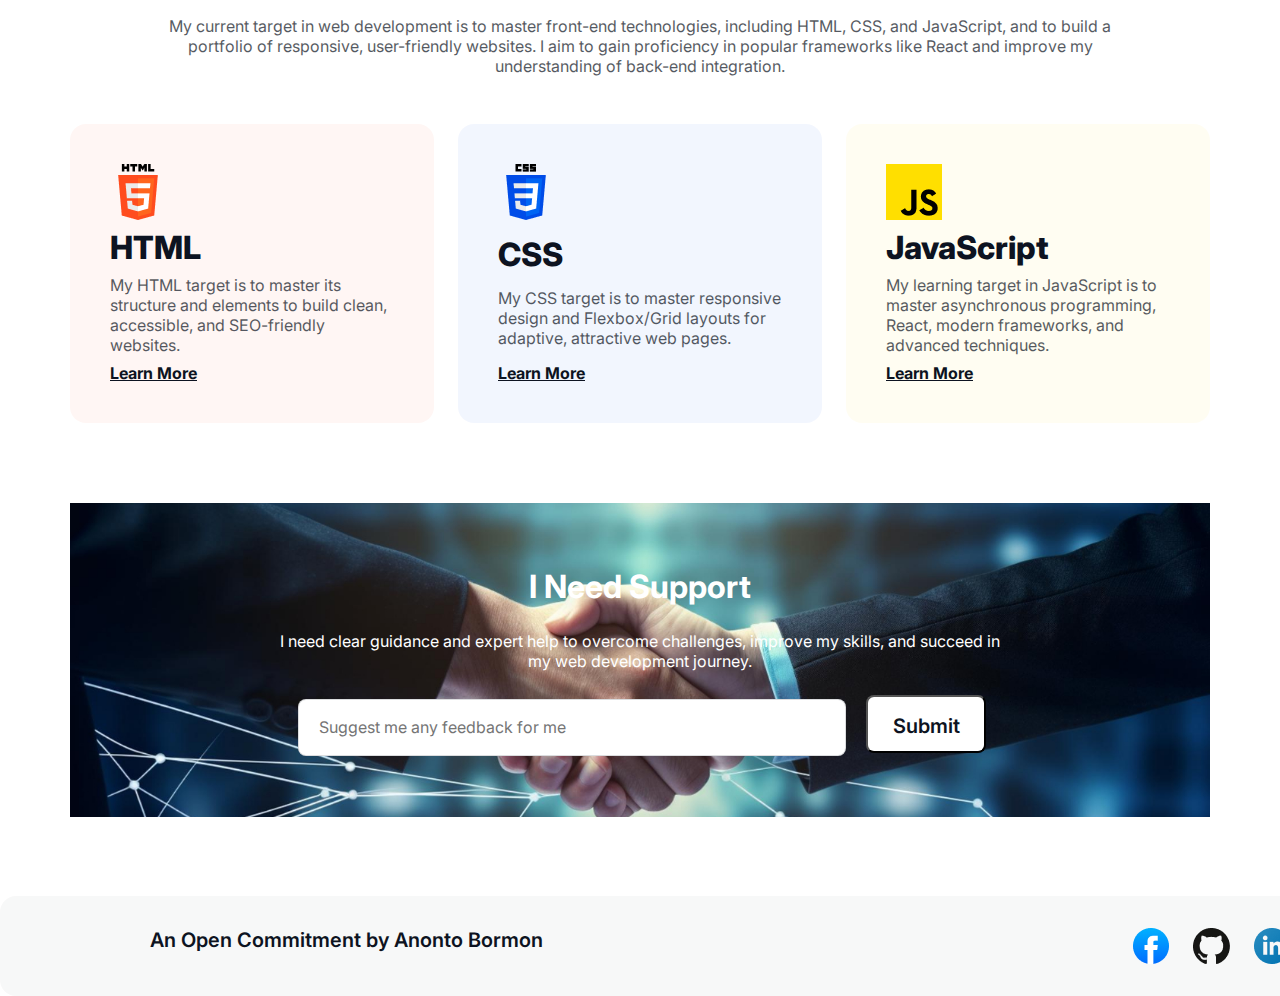
==== commit 1ff7510f: "footer section done and all complete" ====
--- a/assignment1.html
+++ b/assignment1.html
@@ -16,7 +16,7 @@
             </div>
             <h2>"In the near future, I hope to become a Developer."</h2>
             <p>Achieving this goal will help me to create innovative solutions and contribute to impactful projects, driving progress in the digital world.</p>
-            <button class="btn">Contact with me</button>
+            <a href="#ftr"><button class="btn">Contact with me</button></a>
         </div>
     </header>
    
@@ -131,10 +131,18 @@
             <button>Submit</button>
           </section>
           <!-- I need support section ends here -->
-           
-    </main>
-    <footer>
-        
+
+</main> 
+ <!-- footer section  starts here -->
+    <footer id="ftr">
+        <div class="footer-content">
+            <p>An Open Commitment by Anonto Bormon</p>
+            <div class="footer-content-images">
+                <img src="./assets/facebook.png" alt="">
+                <img src="./assets/github.png" alt="">
+                <img src="./assets/linkedin-icon 1.png" alt="">
+            </div>
+        </div>
     </footer>
     
 </body>
--- a/assignment1.css
+++ b/assignment1.css
@@ -1,10 +1,8 @@
 @import url('https://fonts.googleapis.com/css2?family=Azeret+Mono:ital,wght@0,100..900;1,100..900&family=Inter:wght@100..900&family=Merriweather:ital,wght@0,300;0,400;0,700;0,900;1,300;1,400;1,700;1,900&family=Open+Sans:ital,wght@0,300..800;1,300..800&family=Space+Grotesk:wght@300..700&display=swap');
-body{
-    font-family: "Inter", sans-serif;
-
-}
+
+
 *
-{
+{   font-family: "Inter", sans-serif;
     box-sizing: border-box;
     margin: 0;
     padding: 0;
@@ -427,3 +425,37 @@
     margin-left: 16px;
   }
 
+
+  /* footer section style starts here */
+  footer
+  {
+    width: 1440px;
+    height: 100px;
+    padding: 32px 150px 32px 150px;
+    border-radius: 16px;
+    background: rgba(13, 19, 33, 0.03);
+    margin: 0 auto;
+  }
+  .footer-content
+  {
+    width: 1140px;
+    height: 36px;
+    display: flex;
+    flex-direction: row;
+    justify-content: space-between;
+  }
+  .footer-content p
+  {
+     color: rgb(13, 19, 33);
+    font-size: 20px;
+    font-weight: 600;
+  }
+  .footer-content-images
+  {
+    width: 157.01px;
+    height: 36px;
+    display: flex;
+    flex-direction: row;
+    justify-content: space-between;
+  }
+
